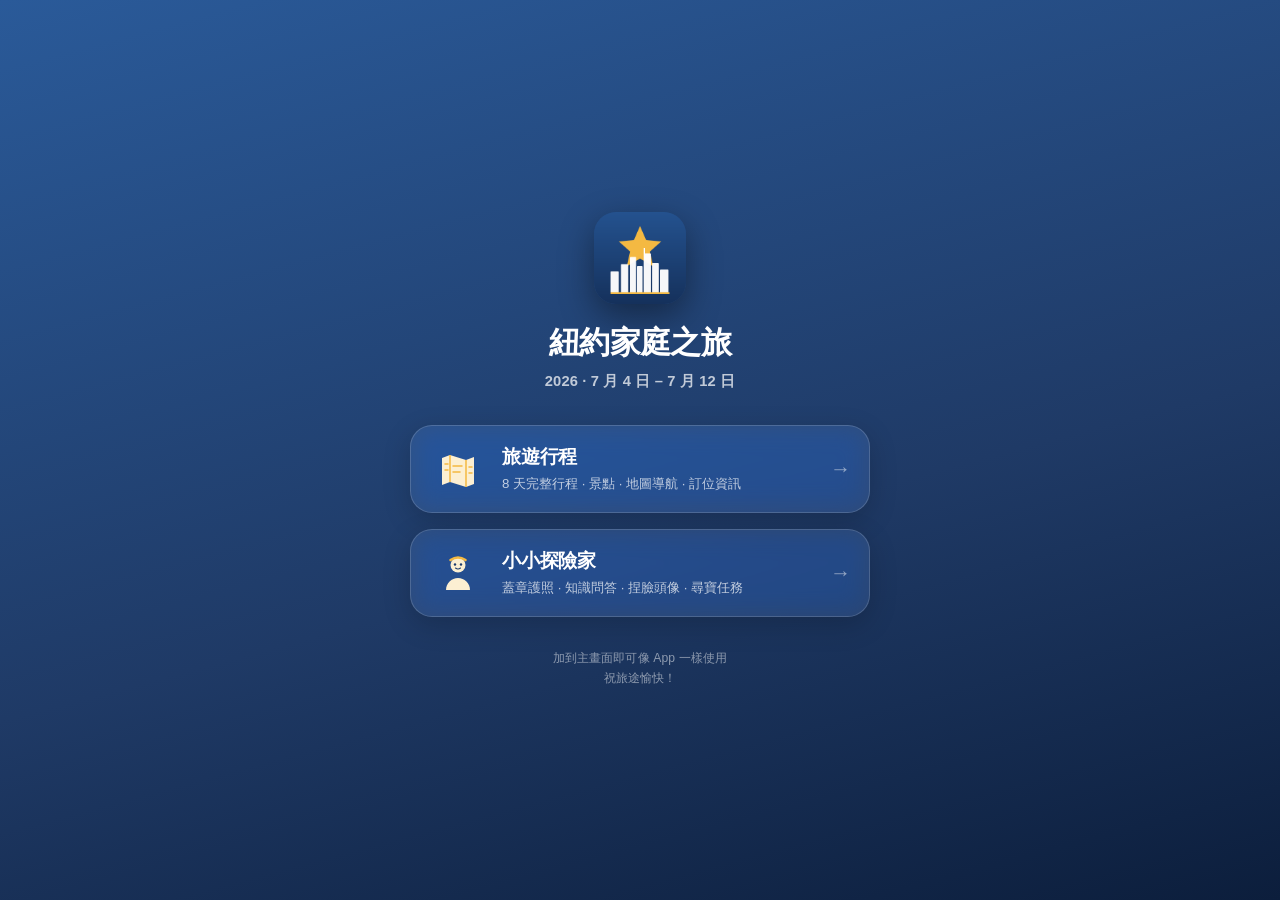
==== index.html @ d91ba381 "V1.12.0" ====
<!DOCTYPE html>
<html lang="zh-TW">
<head>
<meta charset="UTF-8">
<link rel="icon" type="image/svg+xml" href="favicon/app-icon.svg">
<link rel="icon" type="image/png" sizes="32x32" href="favicon/favicon-32x32.png">
<link rel="icon" type="image/png" sizes="16x16" href="favicon/favicon-16x16.png">
<meta name="viewport" content="width=device-width, initial-scale=1.0, viewport-fit=cover">
<meta name="theme-color" content="#1F3A66">
<meta name="apple-mobile-web-app-capable" content="yes">
<meta name="apple-mobile-web-app-title" content="紐約之旅">
<link rel="apple-touch-icon" href="[data-uri]">
<title>紐約家庭之旅 · 2026</title>
<link href="https://fonts.googleapis.com/css2?family=Nunito:wght@400;700;800;900&display=swap" rel="stylesheet">
<style>
*{margin:0;padding:0;box-sizing:border-box}
body{font-family:-apple-system,BlinkMacSystemFont,'SF Pro Display','SF Pro Text','PingFang TC','Helvetica Neue','Microsoft JhengHei','Noto Sans TC',sans-serif;
  background:linear-gradient(165deg,#2A5A99 0%,#1F3A66 58%,#0C1E3C 100%);
  min-height:100dvh;color:#fff;display:flex;flex-direction:column;align-items:center;
  padding:48px 20px;padding-bottom:max(48px,env(safe-area-inset-bottom));}
.wrap{width:100%;max-width:460px;margin:auto}
.hero{text-align:center;margin-bottom:34px}
.hero .ico{width:92px;height:92px;border-radius:22px;display:block;margin:0 auto 18px;box-shadow:0 12px 34px rgba(0,0,0,.4)}
.hero h1{font-size:1.95rem;font-weight:800;letter-spacing:-.02em}
.hero p{font-size:.92rem;opacity:.72;margin-top:8px;font-weight:600;letter-spacing:.01em}
.cards{display:flex;flex-direction:column;gap:16px}
a.card{display:flex;align-items:center;gap:15px;text-decoration:none;color:inherit;
  background:rgba(255,255,255,.09);border:.5px solid rgba(255,255,255,.16);
  border-radius:22px;padding:18px 18px;backdrop-filter:saturate(160%) blur(14px);-webkit-backdrop-filter:saturate(160%) blur(14px);box-shadow:0 8px 28px rgba(0,0,0,.18);transition:transform .18s ease,background .18s ease}
a.card:active{transform:scale(.975);background:rgba(255,255,255,.14)}
a.card:hover{background:rgba(255,255,255,.13)}
.card .emoji{flex-shrink:0;width:58px;display:flex;align-items:center;justify-content:center}.card .emoji svg{width:50px;height:50px}
.card .t{flex:1}
.card .t h2{font-size:1.18rem;font-weight:700;letter-spacing:-.01em;margin-bottom:4px}
.card .t span{font-size:.83rem;opacity:.72;font-weight:500;line-height:1.45;display:block}
.card .arrow{font-size:1.3rem;opacity:.5;font-weight:300}
.foot{text-align:center;margin-top:32px;font-size:.76rem;opacity:.5;font-weight:500;line-height:1.6;letter-spacing:.01em}
@media (prefers-reduced-motion: reduce){*{transition:none!important;animation:none!important}}
</style>
</head>
<body>
<div class="wrap">
  <div class="hero">
    <img class="ico" src="[data-uri]" alt="icon">
    <h1>紐約家庭之旅</h1>
    <p>2026 · 7 月 4 日 – 7 月 12 日</p>
  </div>
  <div class="cards">
    <a class="card" href="./itinerary.html">
      <span class="emoji"><svg viewBox="0 0 100 100"><rect width="100" height="100" rx="0" fill="none"/><path d="M34 22 18 28v54l16-6 32 10 16-6V26l-16 6-32-10z" fill="#FCEFD2"/><path d="M34 22v54M66 32v54" stroke="#F4B942" stroke-width="3" fill="none"/><path d="M24 40h6M24 52h6M40 44h18M40 56h14M72 46h6M72 58h6" stroke="#F4B942" stroke-width="3" stroke-linecap="round"/></svg></span>
      <span class="t"><h2>旅遊行程</h2><span>8 天完整行程 · 景點 · 地圖導航 · 訂位資訊</span></span>
      <span class="arrow">→</span>
    </a>
    <a class="card" href="./kids.html">
      <span class="emoji"><svg viewBox="0 0 100 100"><circle cx="50" cy="34" r="15" fill="#FCEFD2"/><path d="M26 84c0-14 11-24 24-24s24 10 24 24z" fill="#FCEFD2"/><circle cx="44" cy="33" r="2.4" fill="#1B3A6B"/><circle cx="56" cy="33" r="2.4" fill="#1B3A6B"/><path d="M45 40q5 4 10 0" stroke="#1B3A6B" stroke-width="2.2" fill="none" stroke-linecap="round"/><path d="M35 24q15-10 30 0" stroke="#F4B942" stroke-width="5" fill="none" stroke-linecap="round"/></svg></span>
      <span class="t"><h2>小小探險家</h2><span>蓋章護照 · 知識問答 · 捏臉頭像 · 尋寶任務</span></span>
      <span class="arrow">→</span>
    </a>
  </div>
  <div class="foot">加到主畫面即可像 App 一樣使用<br>祝旅途愉快！</div>
</div>
<script>
try{
  const m={name:'紐約家庭之旅',short_name:'紐約之旅',start_url:'./',scope:'./',display:'standalone',background_color:'#1B3A6B',theme_color:'#1B3A6B',orientation:'portrait',icons:[{src:"[data-uri]",sizes:'512x512',type:'image/png',purpose:'any maskable'}]};
  const l=document.createElement('link');l.rel='manifest';l.href='data:application/manifest+json,'+encodeURIComponent(JSON.stringify(m));document.head.appendChild(l);
}catch(e){}
try{ if('serviceWorker' in navigator && location.protocol==='https:'){ navigator.serviceWorker.register('./sw.js',{scope:'./'}).catch(()=>{}); } }catch(e){}
</script>
</body>
</html>
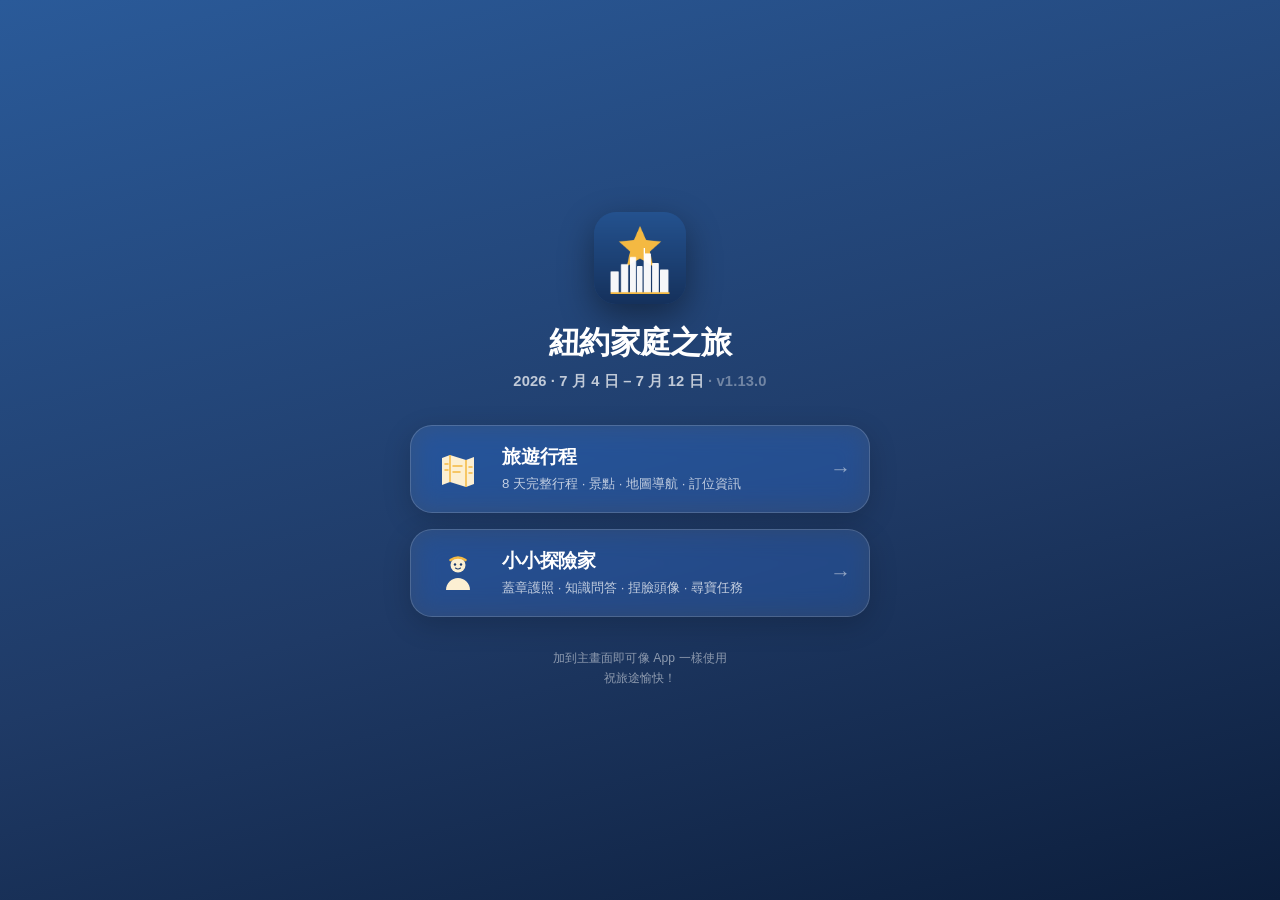
==== commit b826c71f: "V1.13.0" ====
--- a/index.html
+++ b/index.html
@@ -11,7 +11,6 @@
 <meta name="apple-mobile-web-app-title" content="紐約之旅">
 <link rel="apple-touch-icon" href="[data-uri]">
 <title>紐約家庭之旅 · 2026</title>
-<link href="https://fonts.googleapis.com/css2?family=Nunito:wght@400;700;800;900&display=swap" rel="stylesheet">
 <style>
 *{margin:0;padding:0;box-sizing:border-box}
 body{font-family:-apple-system,BlinkMacSystemFont,'SF Pro Display','SF Pro Text','PingFang TC','Helvetica Neue','Microsoft JhengHei','Noto Sans TC',sans-serif;
@@ -43,7 +42,7 @@
   <div class="hero">
     <img class="ico" src="[data-uri]" alt="icon">
     <h1>紐約家庭之旅</h1>
-    <p>2026 · 7 月 4 日 – 7 月 12 日</p>
+    <p>2026 · 7 月 4 日 – 7 月 12 日<span style="opacity:.5"> · v1.13.0</span></p>
   </div>
   <div class="cards">
     <a class="card" href="./itinerary.html">
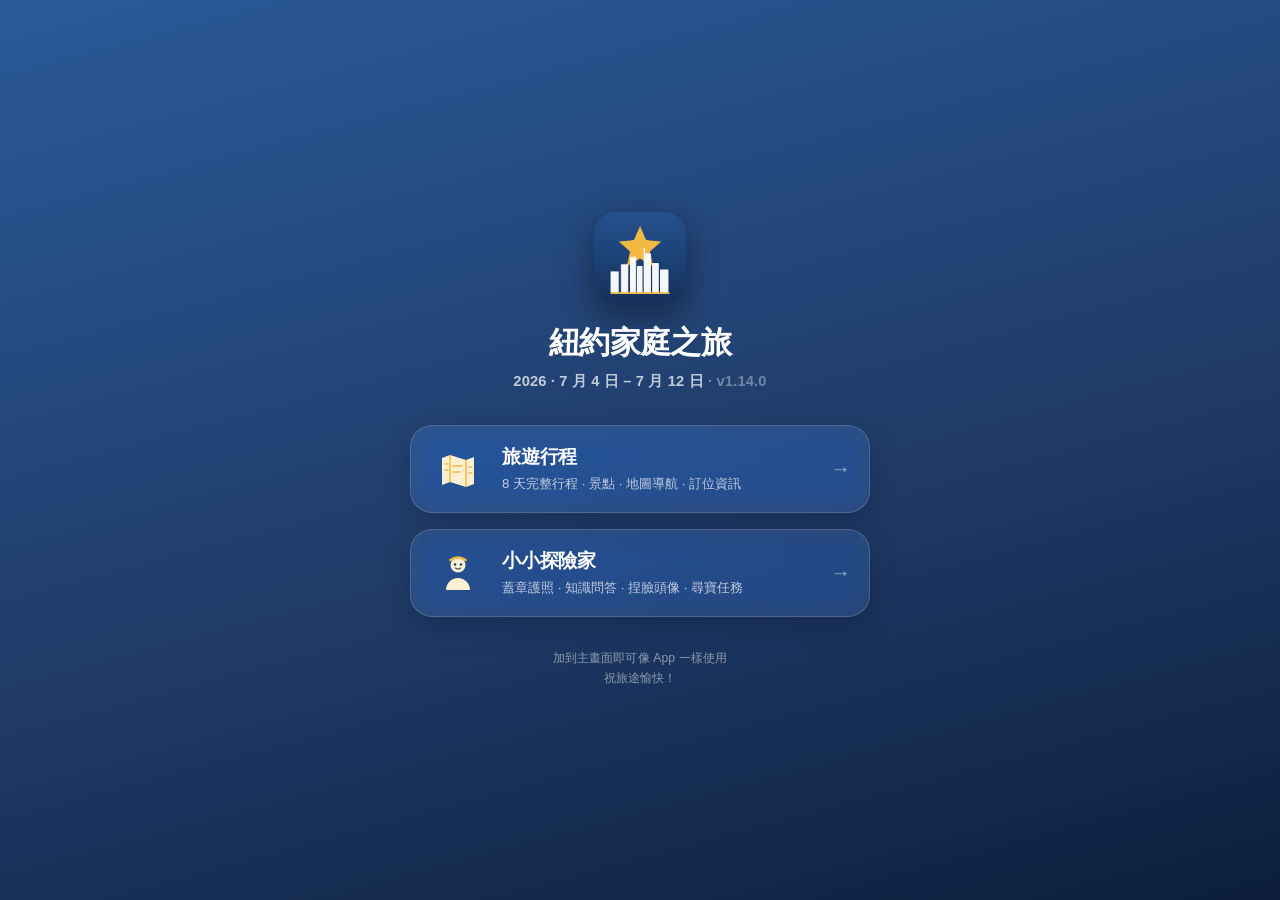
==== commit 5af21185: "V1.14.0" ====
--- a/index.html
+++ b/index.html
@@ -42,7 +42,7 @@
   <div class="hero">
     <img class="ico" src="[data-uri]" alt="icon">
     <h1>紐約家庭之旅</h1>
-    <p>2026 · 7 月 4 日 – 7 月 12 日<span style="opacity:.5"> · v1.13.0</span></p>
+    <p>2026 · 7 月 4 日 – 7 月 12 日<span style="opacity:.5"> · v1.14.0</span></p>
   </div>
   <div class="cards">
     <a class="card" href="./itinerary.html">
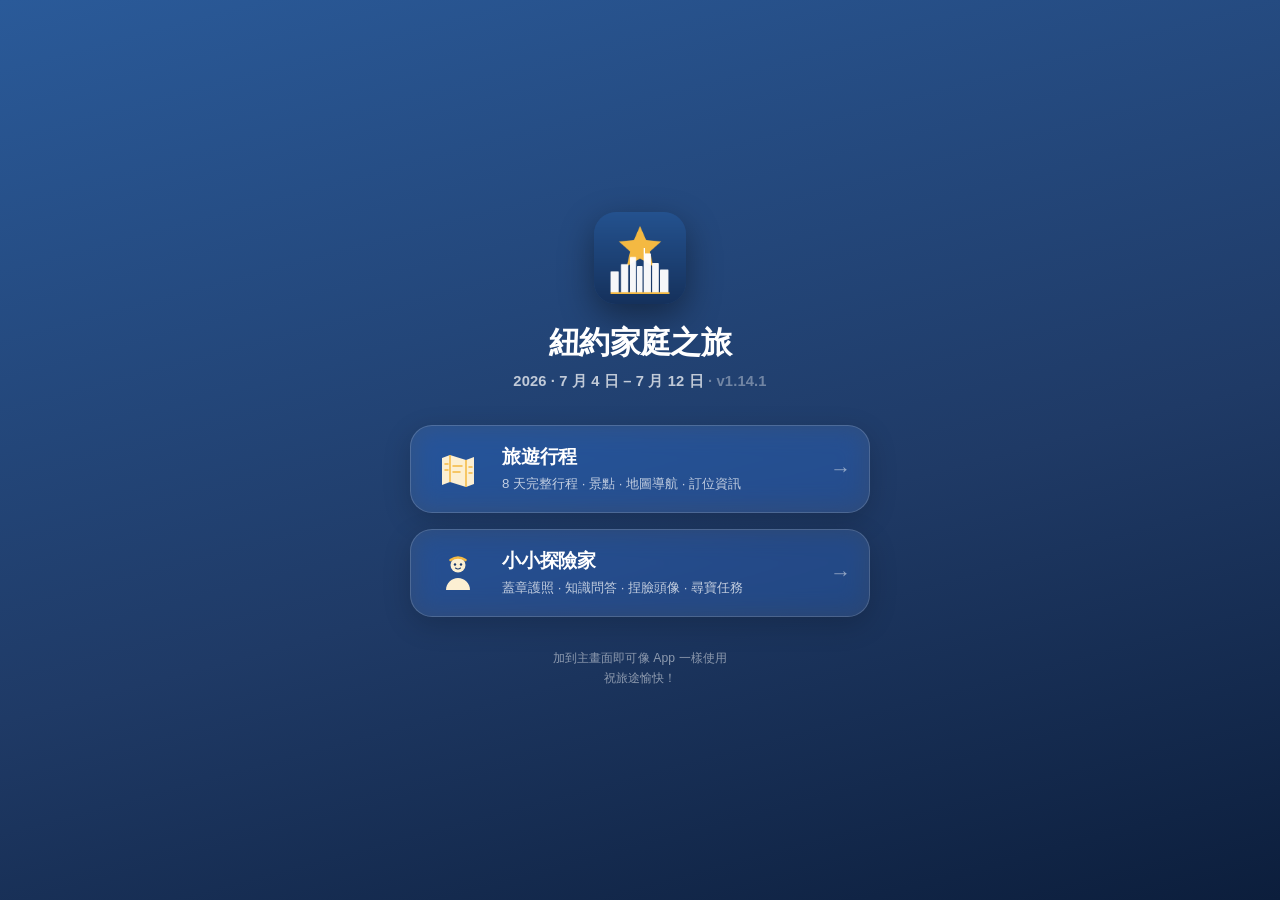
==== commit 35c27219: "V1.14.1" ====
--- a/index.html
+++ b/index.html
@@ -42,7 +42,7 @@
   <div class="hero">
     <img class="ico" src="[data-uri]" alt="icon">
     <h1>紐約家庭之旅</h1>
-    <p>2026 · 7 月 4 日 – 7 月 12 日<span style="opacity:.5"> · v1.14.0</span></p>
+    <p>2026 · 7 月 4 日 – 7 月 12 日<span style="opacity:.5"> · v1.14.1</span></p>
   </div>
   <div class="cards">
     <a class="card" href="./itinerary.html">
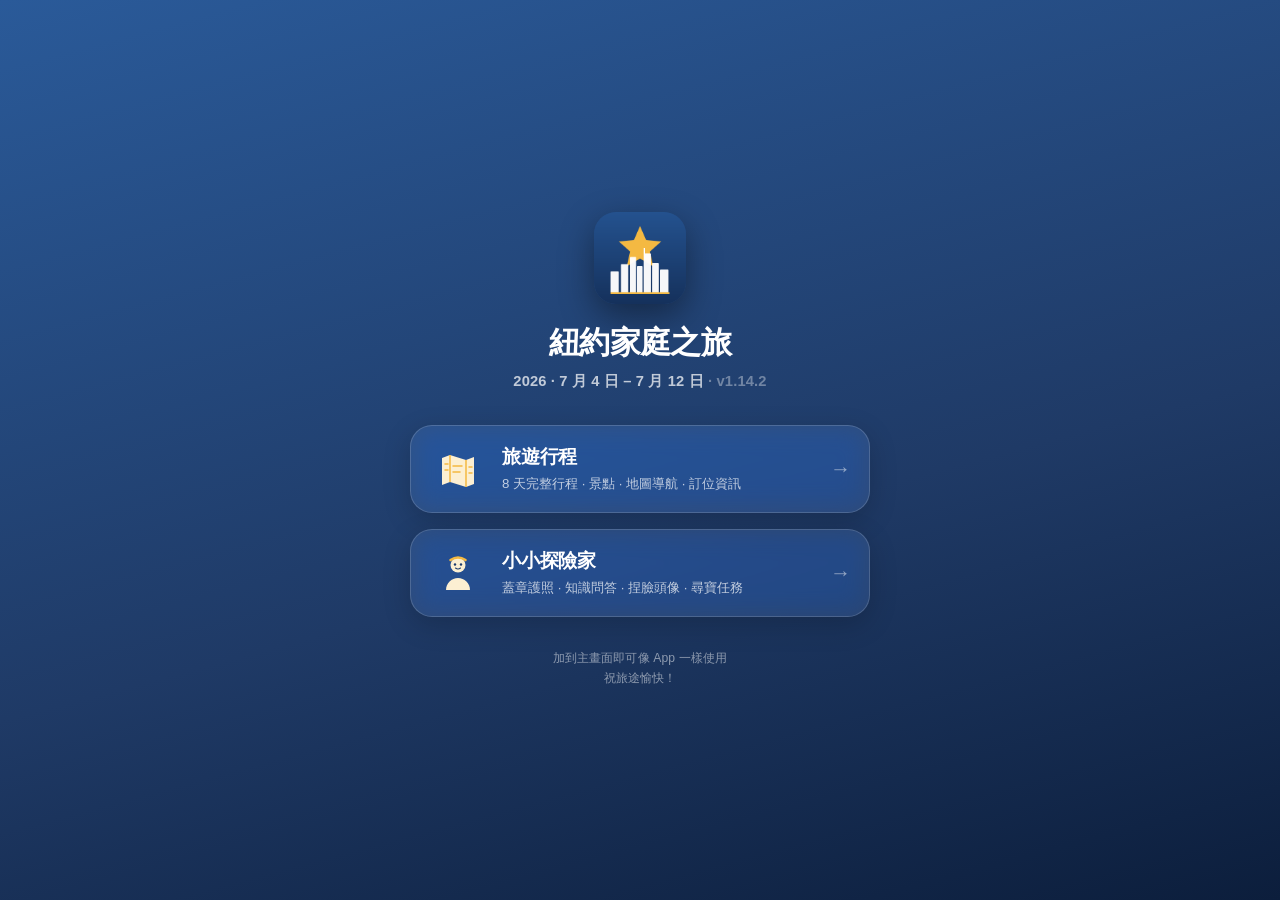
==== commit b1fb7abc: "V1.14.2" ====
--- a/index.html
+++ b/index.html
@@ -42,7 +42,7 @@
   <div class="hero">
     <img class="ico" src="[data-uri]" alt="icon">
     <h1>紐約家庭之旅</h1>
-    <p>2026 · 7 月 4 日 – 7 月 12 日<span style="opacity:.5"> · v1.14.1</span></p>
+    <p>2026 · 7 月 4 日 – 7 月 12 日<span style="opacity:.5"> · v1.14.2</span></p>
   </div>
   <div class="cards">
     <a class="card" href="./itinerary.html">
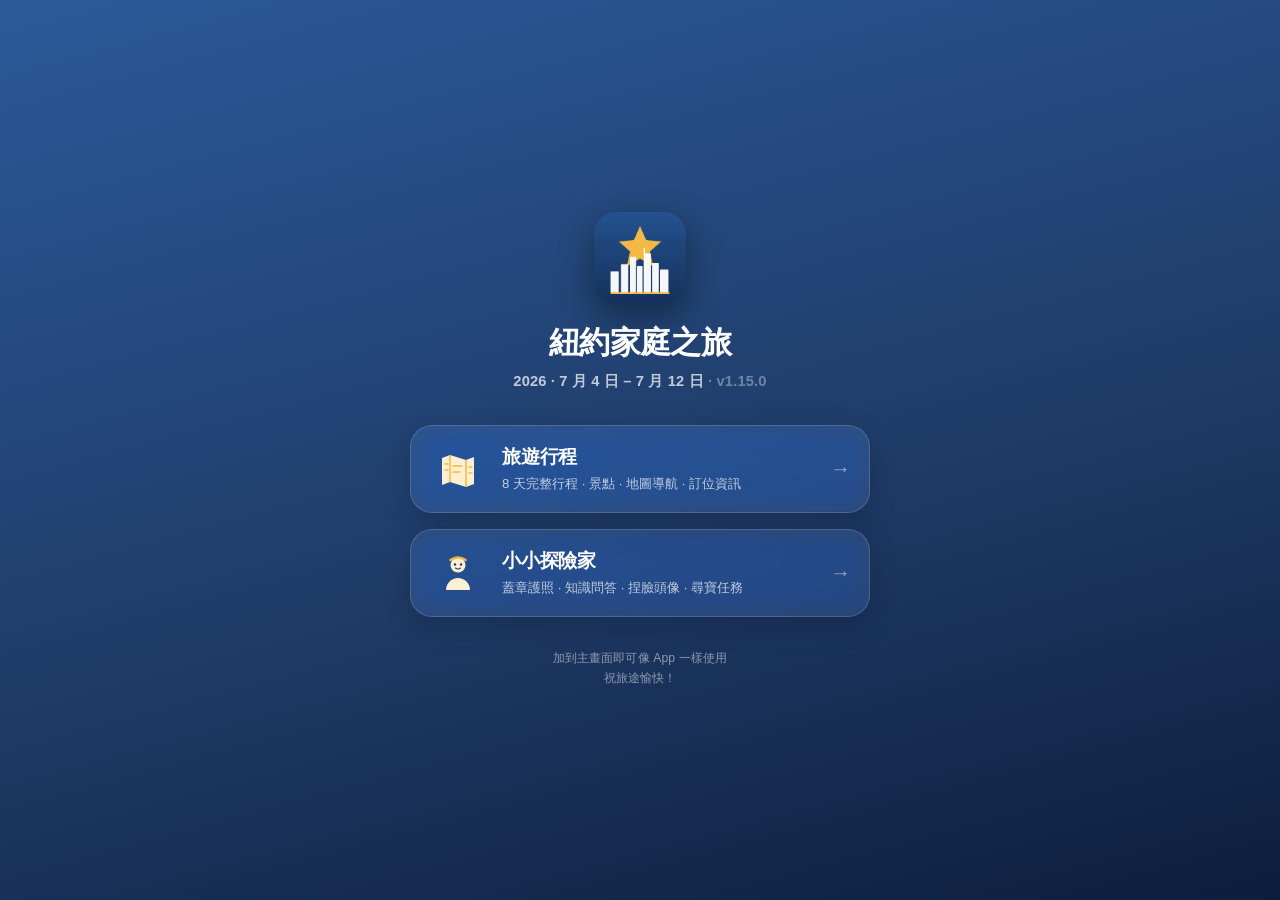
==== commit ff6b0710: "V1.15.0" ====
--- a/index.html
+++ b/index.html
@@ -42,7 +42,7 @@
   <div class="hero">
     <img class="ico" src="[data-uri]" alt="icon">
     <h1>紐約家庭之旅</h1>
-    <p>2026 · 7 月 4 日 – 7 月 12 日<span style="opacity:.5"> · v1.14.2</span></p>
+    <p>2026 · 7 月 4 日 – 7 月 12 日<span style="opacity:.5"> · v1.15.0</span></p>
   </div>
   <div class="cards">
     <a class="card" href="./itinerary.html">
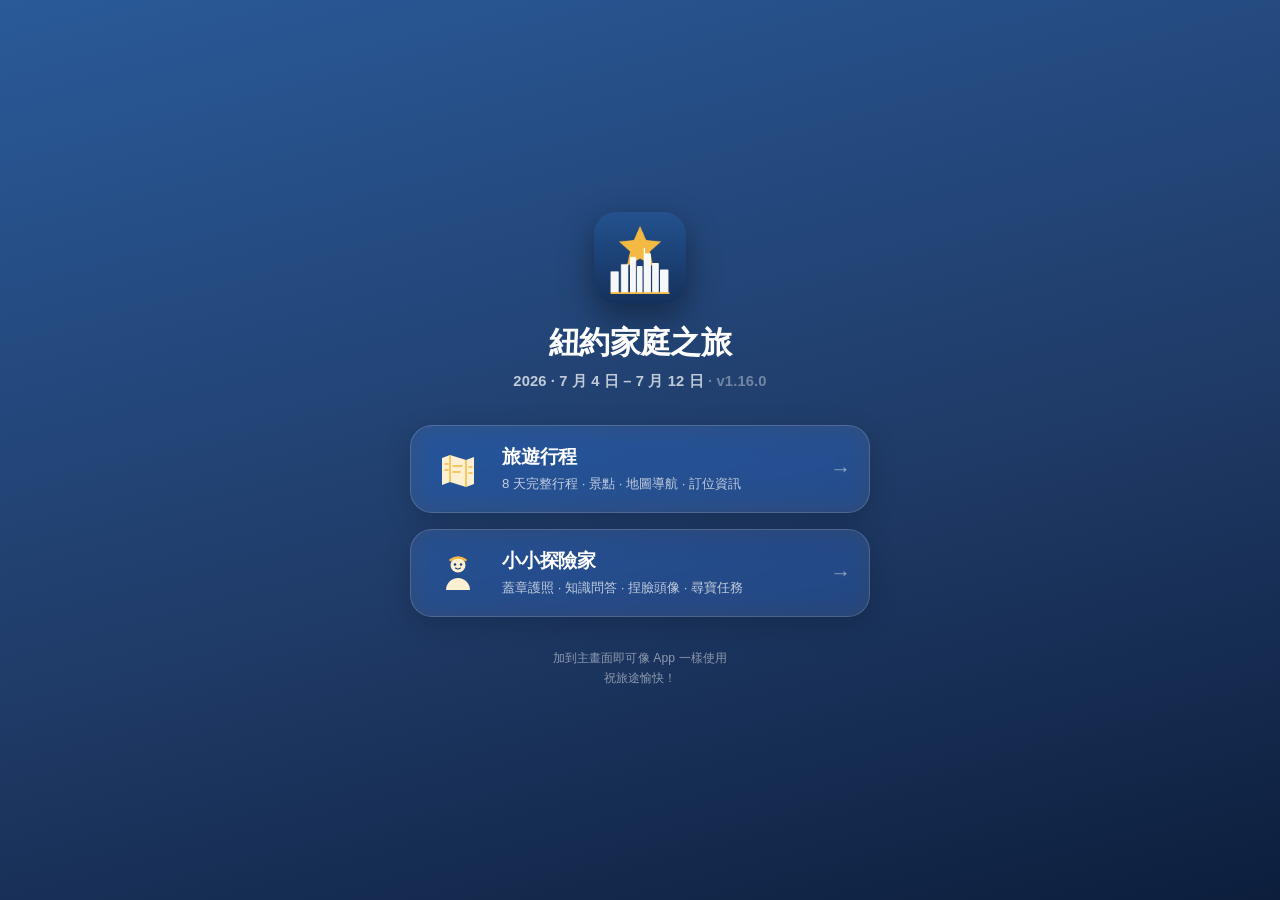
==== commit fa0af8d2: "V1.16.0" ====
--- a/index.html
+++ b/index.html
@@ -42,7 +42,7 @@
   <div class="hero">
     <img class="ico" src="[data-uri]" alt="icon">
     <h1>紐約家庭之旅</h1>
-    <p>2026 · 7 月 4 日 – 7 月 12 日<span style="opacity:.5"> · v1.15.0</span></p>
+    <p>2026 · 7 月 4 日 – 7 月 12 日<span style="opacity:.5"> · v1.16.0</span></p>
   </div>
   <div class="cards">
     <a class="card" href="./itinerary.html">
